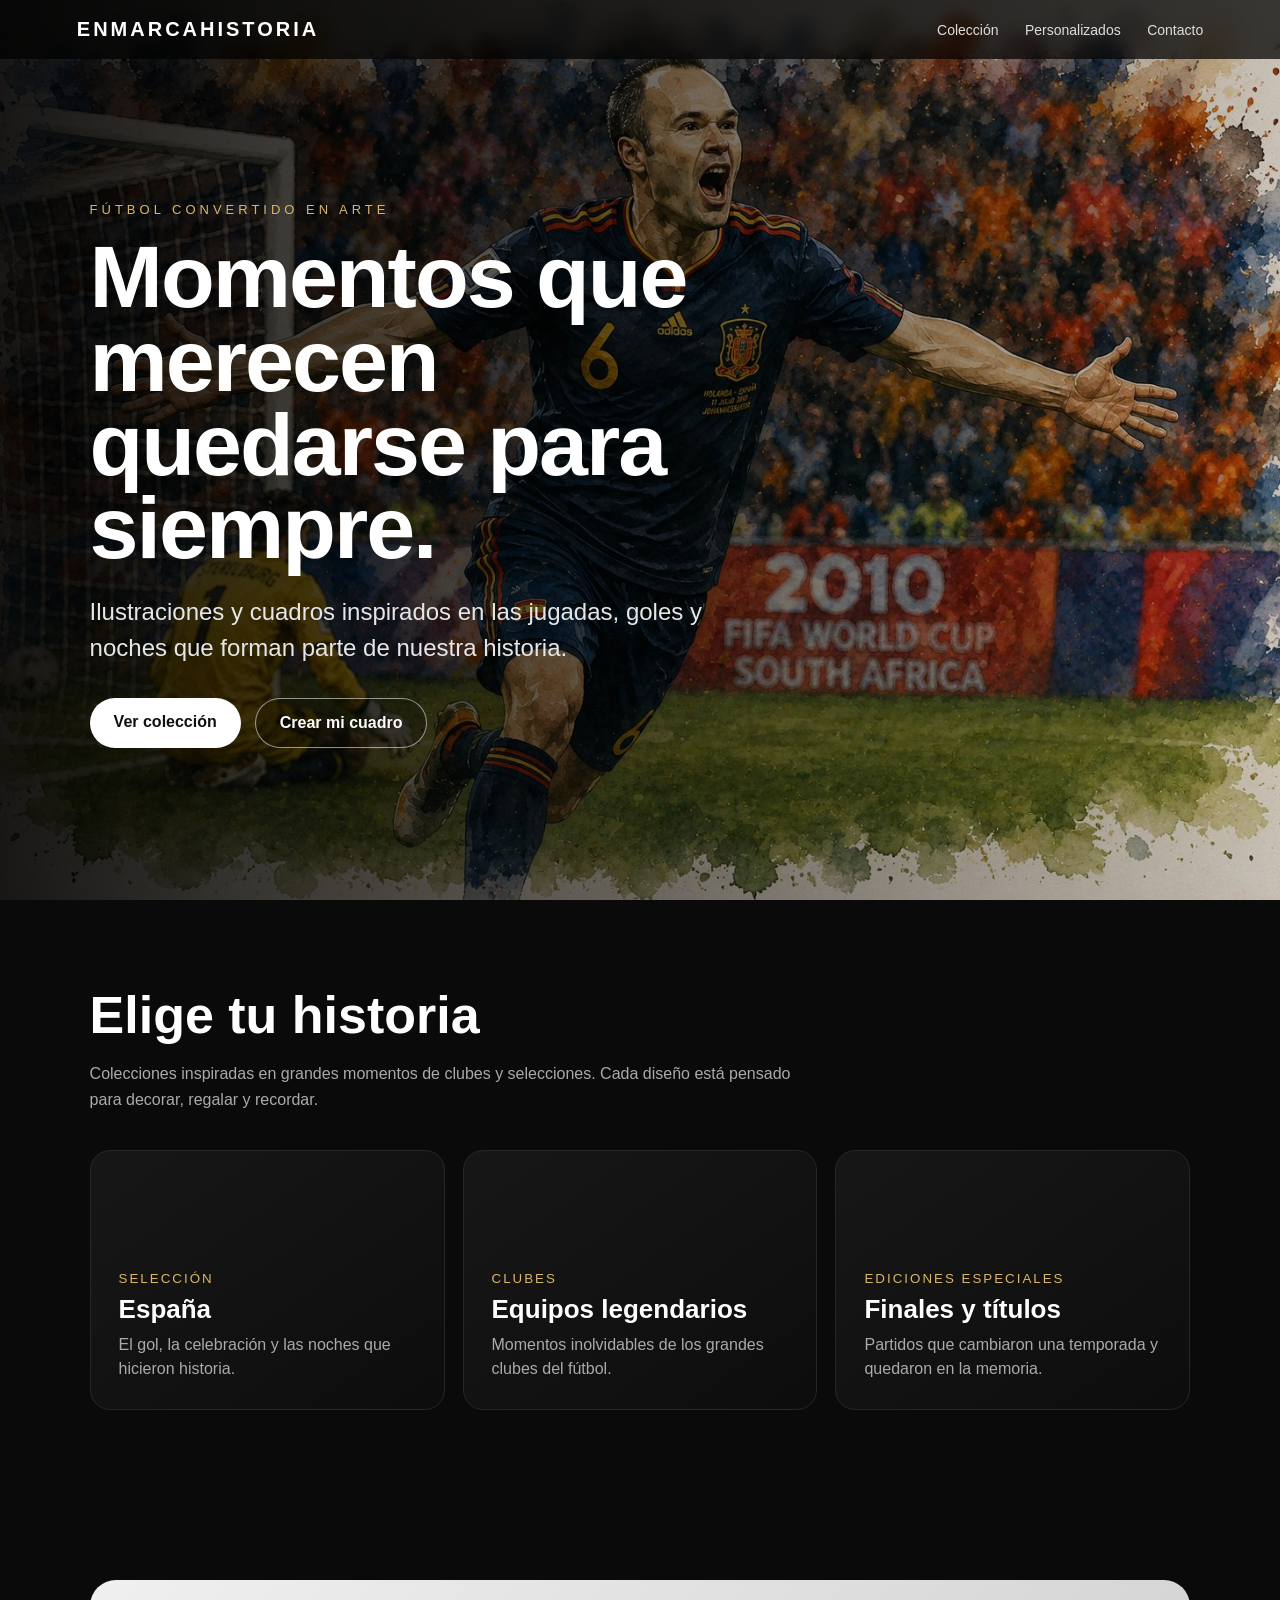
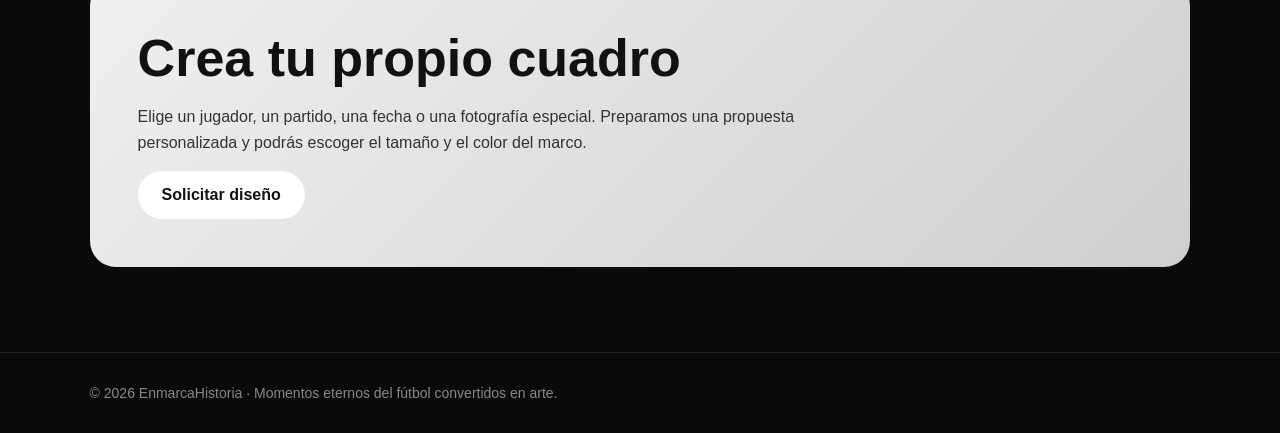
==== index.html @ 65045ba5 "Add files via upload" ====
<!doctype html>
<html lang="es">
<head>
  <meta charset="utf-8">
  <meta name="viewport" content="width=device-width, initial-scale=1">
  <title>EnmarcaHistoria | Momentos eternos del fútbol</title>
  <meta name="description" content="Momentos históricos del fútbol convertidos en ilustraciones y cuadros personalizados.">
  <link rel="icon" type="image/png" href="Favicon.png">
  <style>
    *{box-sizing:border-box}
    html{scroll-behavior:smooth}
    body{margin:0;font-family:Arial,Helvetica,sans-serif;background:#0a0a0a;color:#fff}
    a{text-decoration:none;color:inherit}
    header{
      position:fixed;top:0;left:0;right:0;z-index:20;
      display:flex;justify-content:space-between;align-items:center;
      padding:18px 6%;background:rgba(0,0,0,.72);backdrop-filter:blur(8px)
    }
    .brand{font-weight:900;letter-spacing:3px;font-size:20px}
    nav a{margin-left:22px;font-size:14px;color:#ddd}
    .hero{
      min-height:100vh;display:flex;align-items:center;
      padding:120px 7% 70px;
      background:
        linear-gradient(90deg,rgba(0,0,0,.90) 0%,rgba(0,0,0,.58) 48%,rgba(0,0,0,.18) 100%),
        url("portada.jpeg") center/cover no-repeat;
    }
    .hero-content{max-width:680px}
    .eyebrow{font-size:13px;letter-spacing:4px;text-transform:uppercase;color:#d8b66a;margin-bottom:18px}
    h1{font-size:clamp(44px,8vw,88px);line-height:.95;margin:0 0 22px;letter-spacing:-2px}
    .hero p{font-size:clamp(18px,2vw,24px);line-height:1.5;color:#e6e6e6;max-width:620px}
    .buttons{display:flex;gap:14px;flex-wrap:wrap;margin-top:32px}
    .btn{display:inline-block;padding:15px 24px;border-radius:999px;font-weight:700}
    .btn-primary{background:#fff;color:#111}
    .btn-secondary{border:1px solid rgba(255,255,255,.55);background:rgba(0,0,0,.25)}
    section{padding:85px 7%}
    .section-title{font-size:clamp(30px,5vw,52px);margin:0 0 14px}
    .section-subtitle{color:#aaa;max-width:720px;line-height:1.6;margin-bottom:38px}
    .grid{display:grid;grid-template-columns:repeat(3,1fr);gap:18px}
    .card{
      min-height:260px;border:1px solid #272727;border-radius:20px;padding:28px;
      background:linear-gradient(145deg,#171717,#0d0d0d);
      display:flex;flex-direction:column;justify-content:flex-end
    }
    .card small{color:#d8b66a;text-transform:uppercase;letter-spacing:2px}
    .card h3{font-size:26px;margin:8px 0}
    .card p{color:#aaa;line-height:1.5;margin:0}
    .custom{
      border-radius:26px;padding:48px;
      background:linear-gradient(135deg,#f0f0f0,#cfcfcf);color:#111
    }
    .custom p{color:#333;max-width:700px;line-height:1.6}
    footer{padding:32px 7%;border-top:1px solid #222;color:#888;font-size:14px}
    @media(max-width:850px){
      nav{display:none}
      .hero{background-position:62% center;padding-left:6%;padding-right:6%}
      .grid{grid-template-columns:1fr}
      .custom{padding:30px}
    }
  </style>
</head>
<body>

<header>
  <a class="brand" href="#">ENMARCAHISTORIA</a>
  <nav>
    <a href="#coleccion">Colección</a>
    <a href="#personalizado">Personalizados</a>
    <a href="#contacto">Contacto</a>
  </nav>
</header>

<main>
  <section class="hero">
    <div class="hero-content">
      <div class="eyebrow">Fútbol convertido en arte</div>
      <h1>Momentos que merecen quedarse para siempre.</h1>
      <p>Ilustraciones y cuadros inspirados en las jugadas, goles y noches que forman parte de nuestra historia.</p>
      <div class="buttons">
        <a class="btn btn-primary" href="#coleccion">Ver colección</a>
        <a class="btn btn-secondary" href="#personalizado">Crear mi cuadro</a>
      </div>
    </div>
  </section>

  <section id="coleccion">
    <h2 class="section-title">Elige tu historia</h2>
    <p class="section-subtitle">Colecciones inspiradas en grandes momentos de clubes y selecciones. Cada diseño está pensado para decorar, regalar y recordar.</p>
    <div class="grid">
      <article class="card">
        <small>Selección</small>
        <h3>España</h3>
        <p>El gol, la celebración y las noches que hicieron historia.</p>
      </article>
      <article class="card">
        <small>Clubes</small>
        <h3>Equipos legendarios</h3>
        <p>Momentos inolvidables de los grandes clubes del fútbol.</p>
      </article>
      <article class="card">
        <small>Ediciones especiales</small>
        <h3>Finales y títulos</h3>
        <p>Partidos que cambiaron una temporada y quedaron en la memoria.</p>
      </article>
    </div>
  </section>

  <section id="personalizado">
    <div class="custom">
      <h2 class="section-title">Crea tu propio cuadro</h2>
      <p>Elige un jugador, un partido, una fecha o una fotografía especial. Preparamos una propuesta personalizada y podrás escoger el tamaño y el color del marco.</p>
      <a class="btn btn-primary" href="mailto:contacto@enmarcahistoria.com">Solicitar diseño</a>
    </div>
  </section>
</main>

<footer id="contacto">
  © 2026 EnmarcaHistoria · Momentos eternos del fútbol convertidos en arte.
</footer>

</body>
</html>
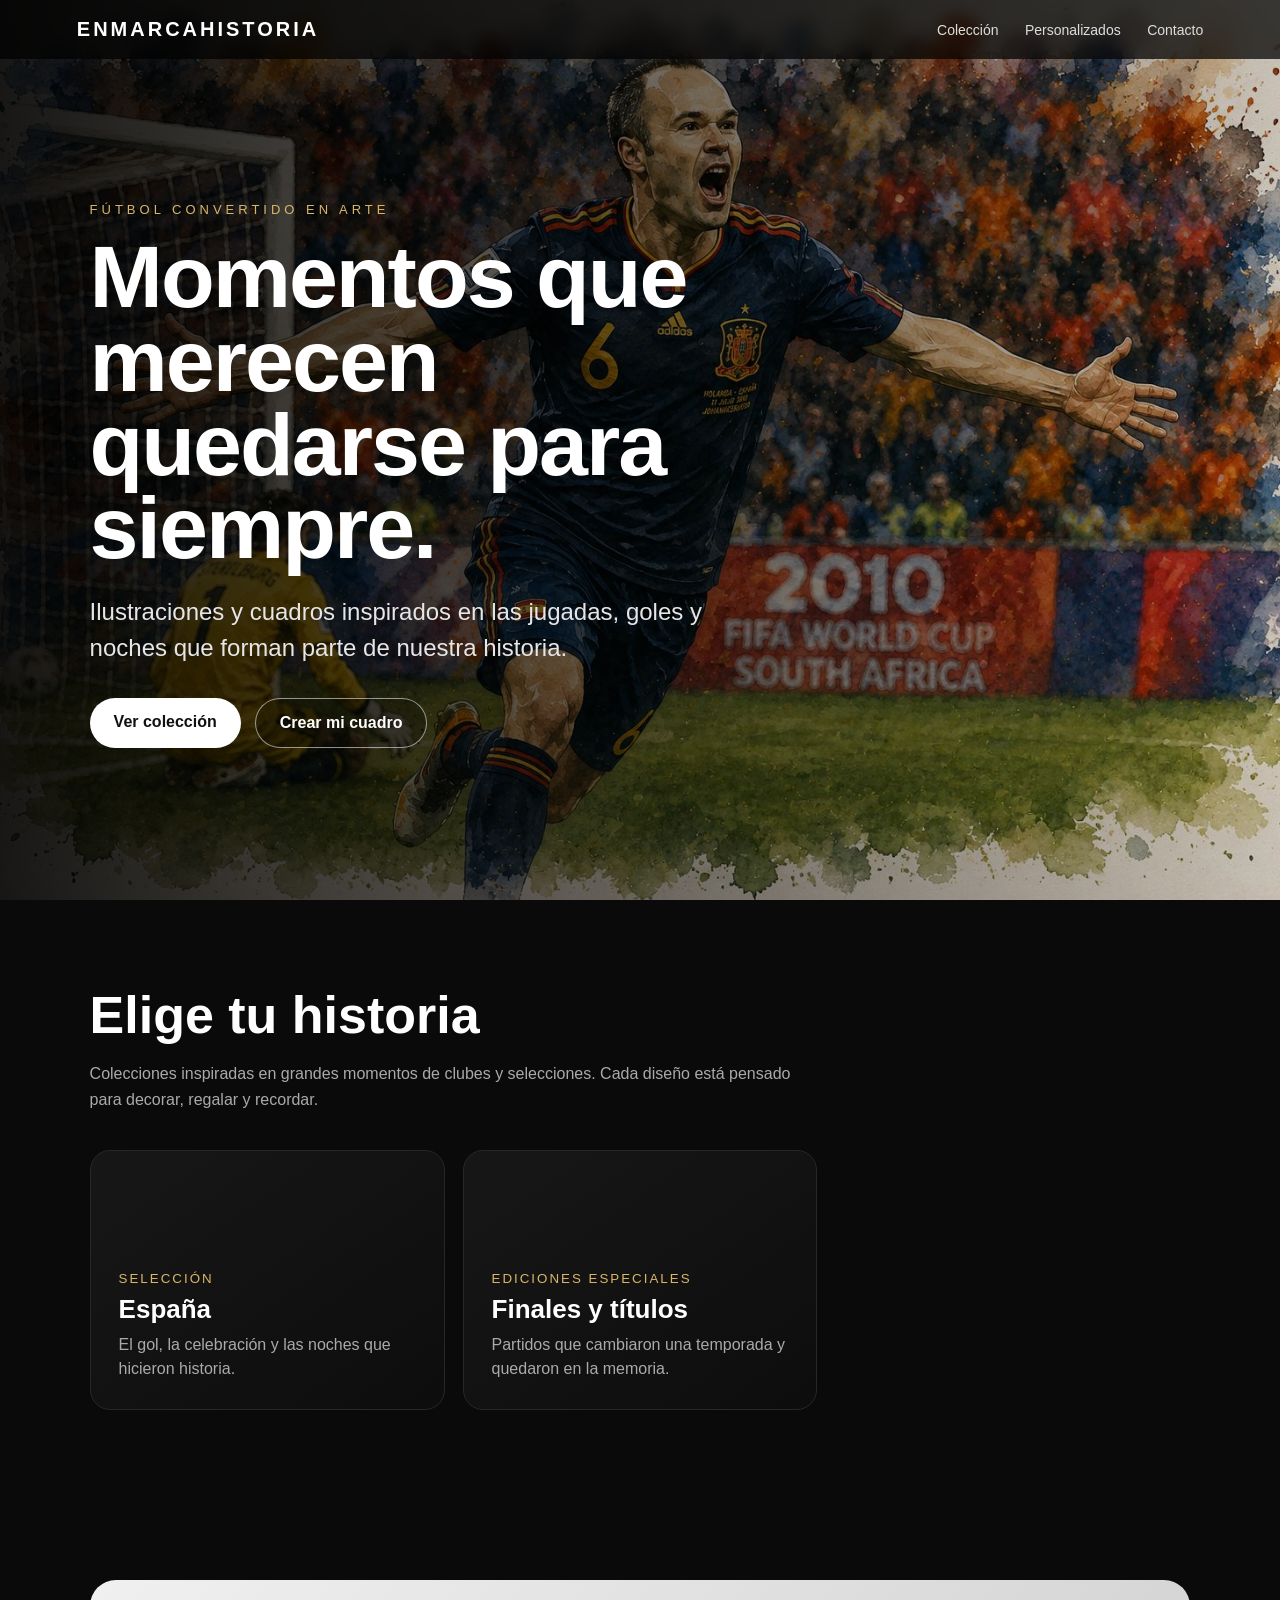
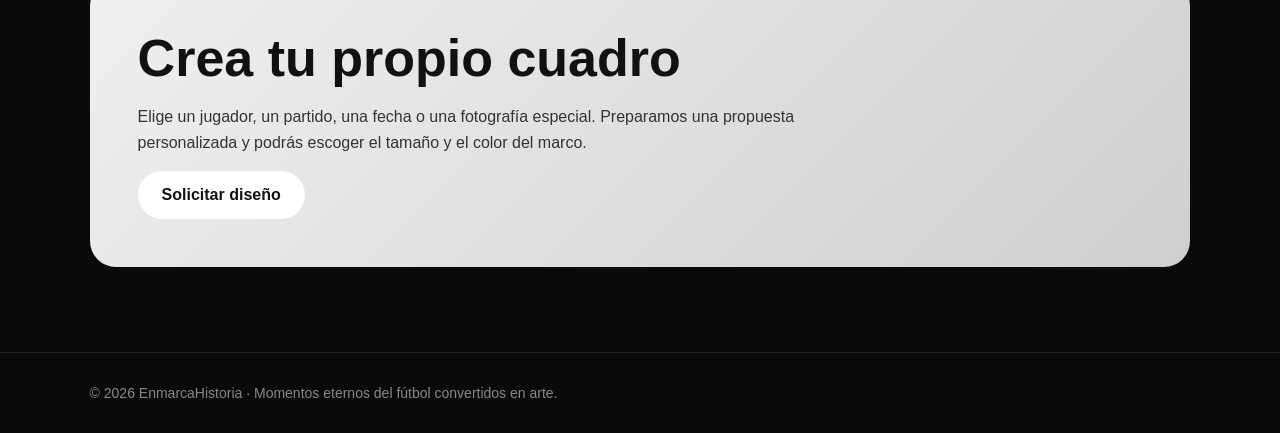
==== commit 34258e4c: "PRIMER ENLACE A ESPAÑA" ====
--- a/index.html
+++ b/index.html
@@ -87,16 +87,12 @@
     <h2 class="section-title">Elige tu historia</h2>
     <p class="section-subtitle">Colecciones inspiradas en grandes momentos de clubes y selecciones. Cada diseño está pensado para decorar, regalar y recordar.</p>
     <div class="grid">
-      <article class="card">
+      <a href="espana.html" class="card">
         <small>Selección</small>
         <h3>España</h3>
         <p>El gol, la celebración y las noches que hicieron historia.</p>
-      </article>
-      <article class="card">
-        <small>Clubes</small>
-        <h3>Equipos legendarios</h3>
-        <p>Momentos inolvidables de los grandes clubes del fútbol.</p>
-      </article>
+      </a>
+
       <article class="card">
         <small>Ediciones especiales</small>
         <h3>Finales y títulos</h3>
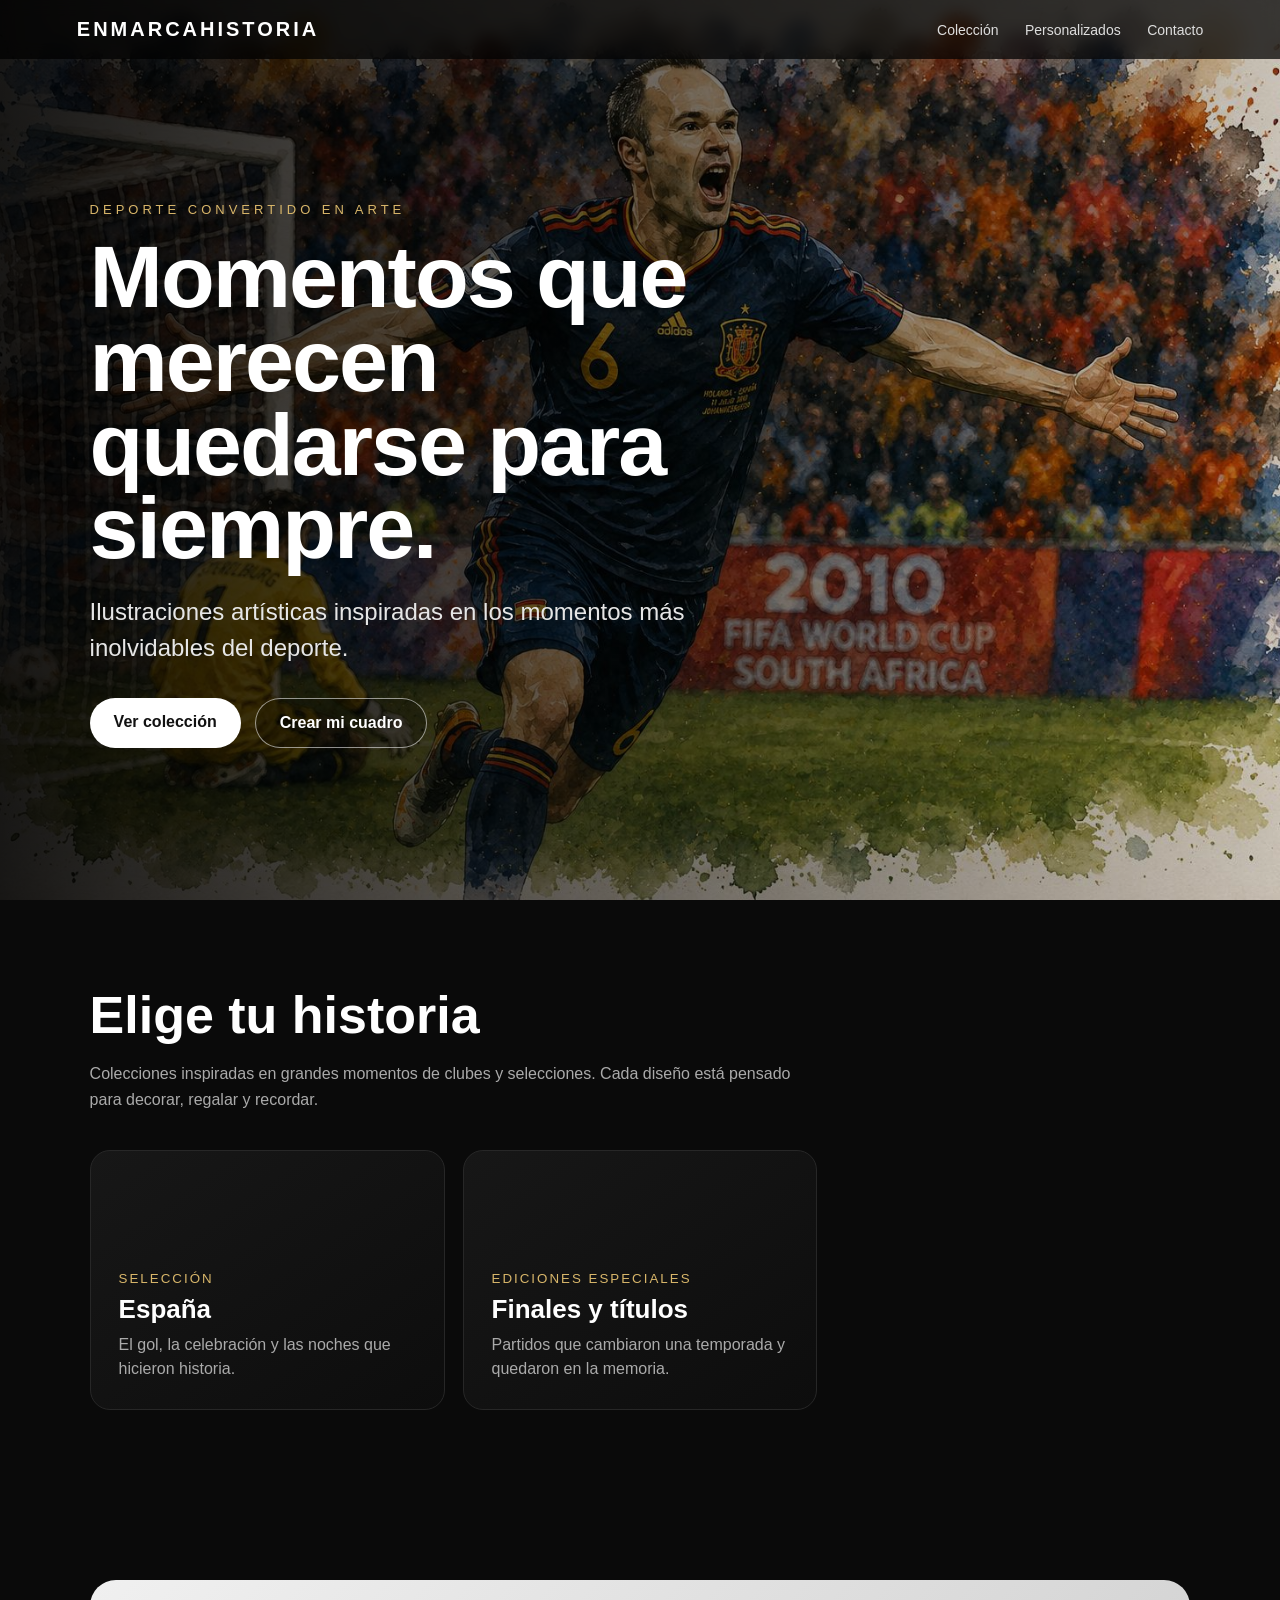
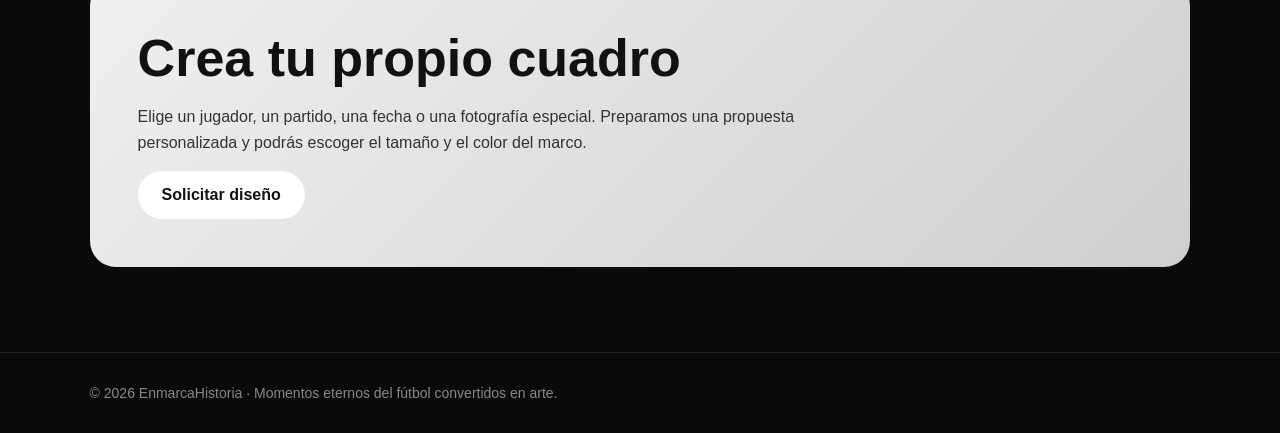
==== commit 2f1b5df4: "Update index.html" ====
--- a/index.html
+++ b/index.html
@@ -73,9 +73,9 @@
 <main>
   <section class="hero">
     <div class="hero-content">
-      <div class="eyebrow">Fútbol convertido en arte</div>
+      <div class="eyebrow">Deporte convertido en arte</div>
       <h1>Momentos que merecen quedarse para siempre.</h1>
-      <p>Ilustraciones y cuadros inspirados en las jugadas, goles y noches que forman parte de nuestra historia.</p>
+      <p>Ilustraciones artísticas inspiradas en los momentos más inolvidables del deporte.</p>
       <div class="buttons">
         <a class="btn btn-primary" href="#coleccion">Ver colección</a>
         <a class="btn btn-secondary" href="#personalizado">Crear mi cuadro</a>
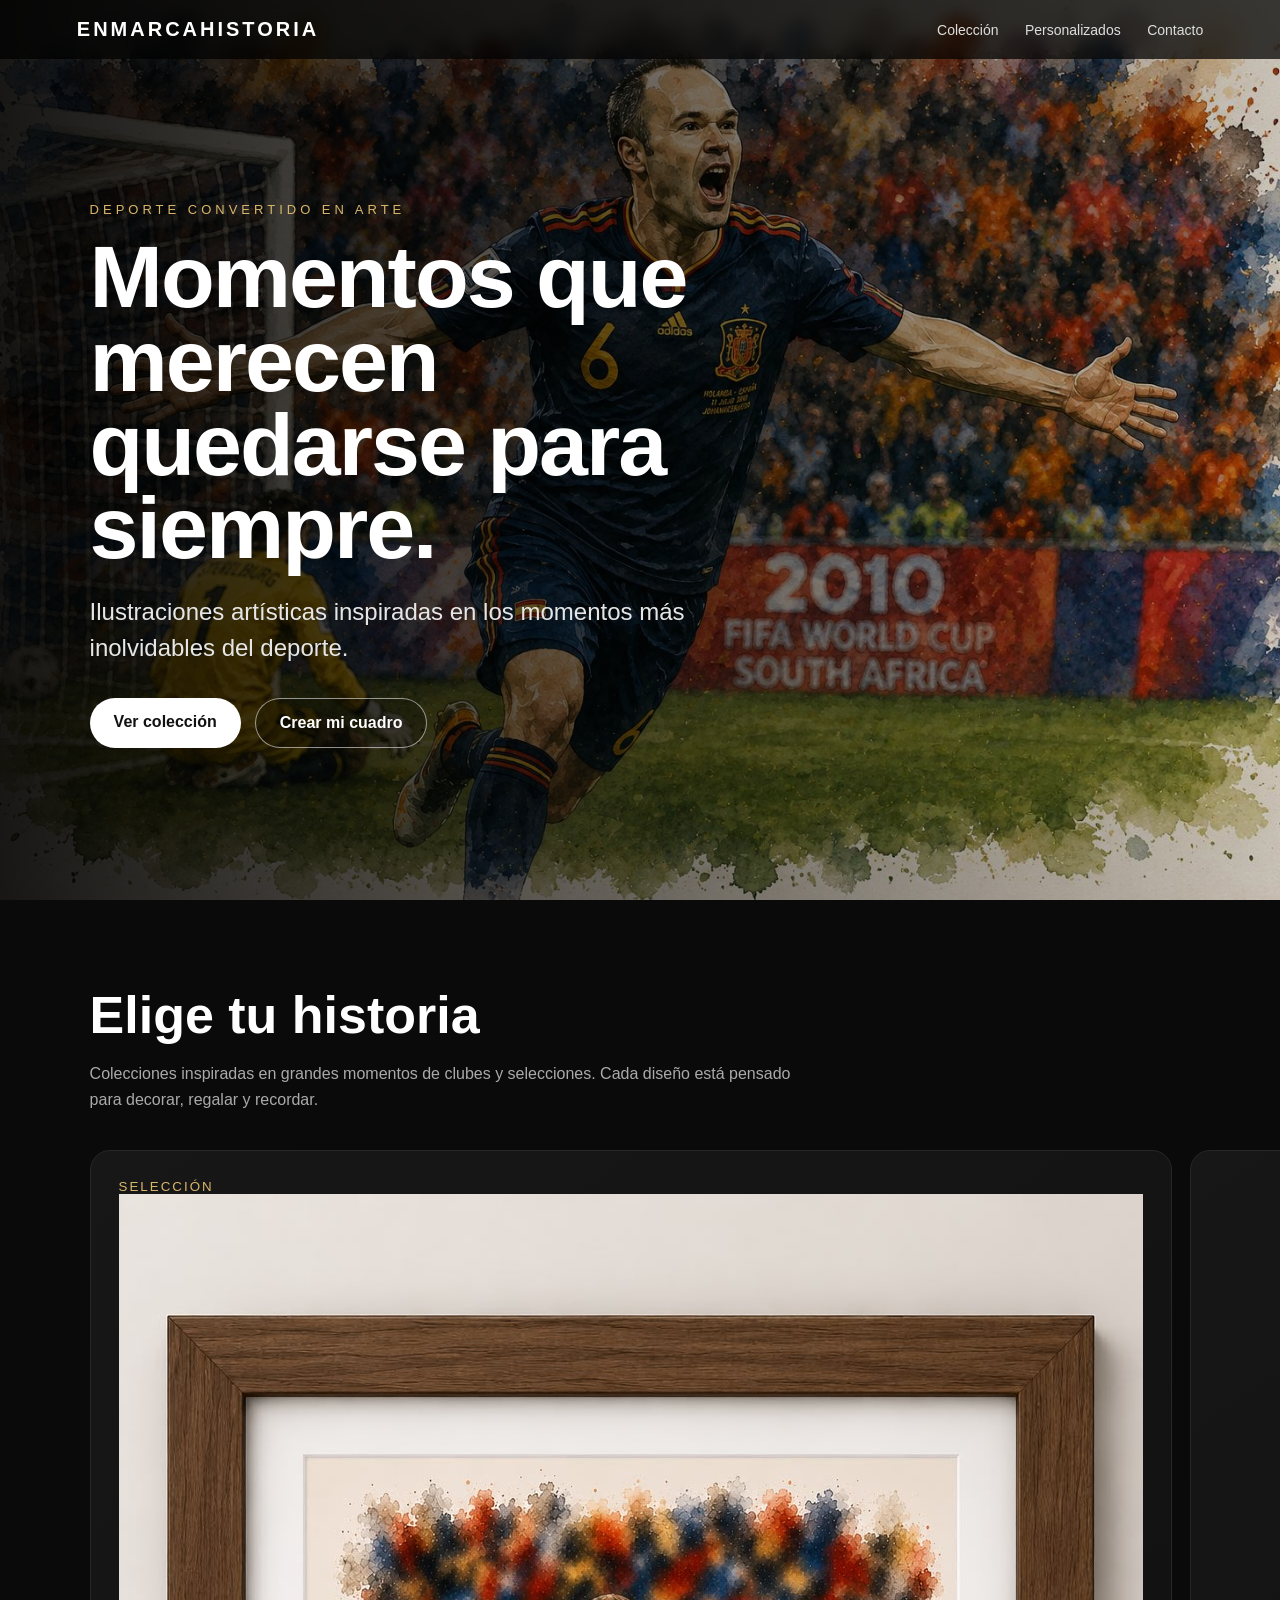
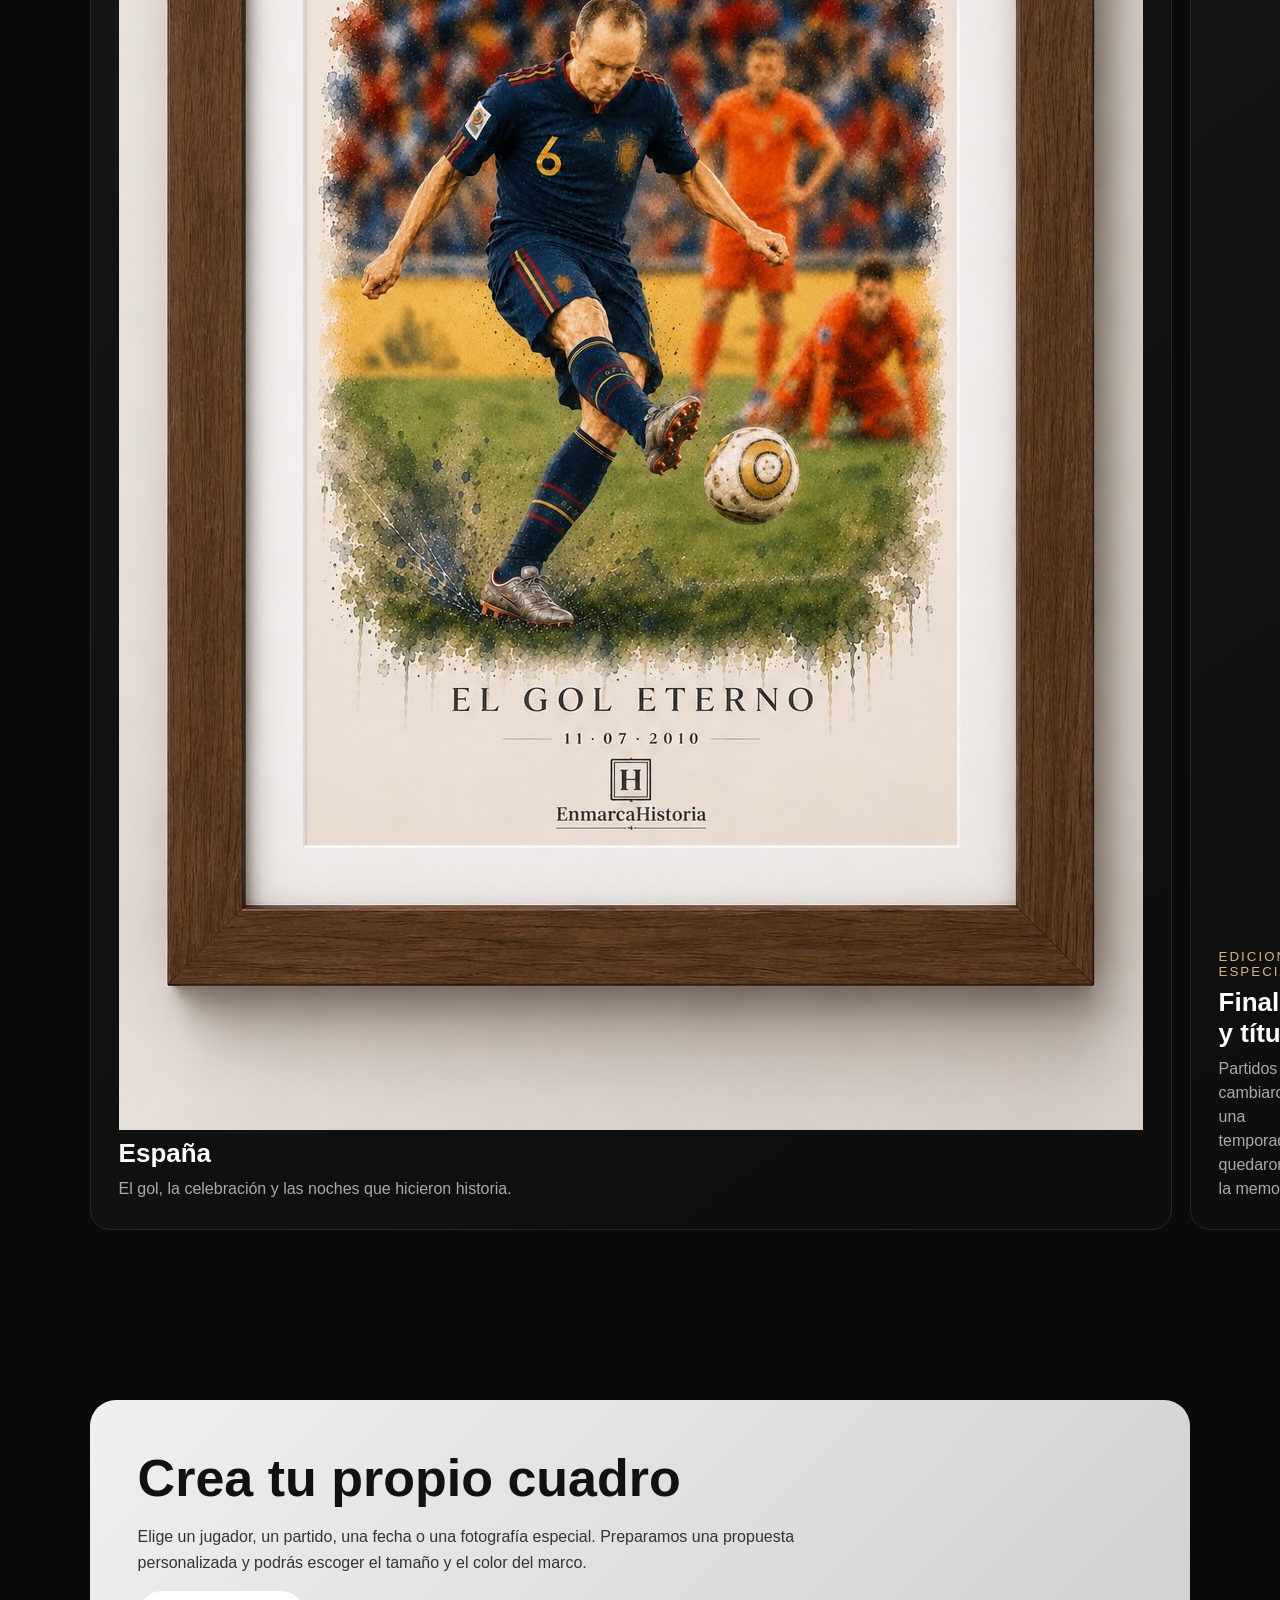
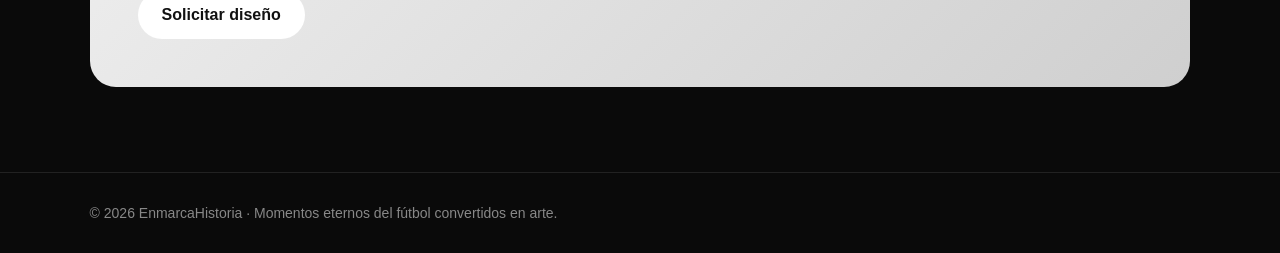
==== commit 3a24b0b4: "Update index.html" ====
--- a/index.html
+++ b/index.html
@@ -89,6 +89,7 @@
     <div class="grid">
       <a href="espana.html" class="card">
         <small>Selección</small>
+        <img src="marco nogal gol iniesta.jpeg" alt="Gol eterno">
         <h3>España</h3>
         <p>El gol, la celebración y las noches que hicieron historia.</p>
       </a>
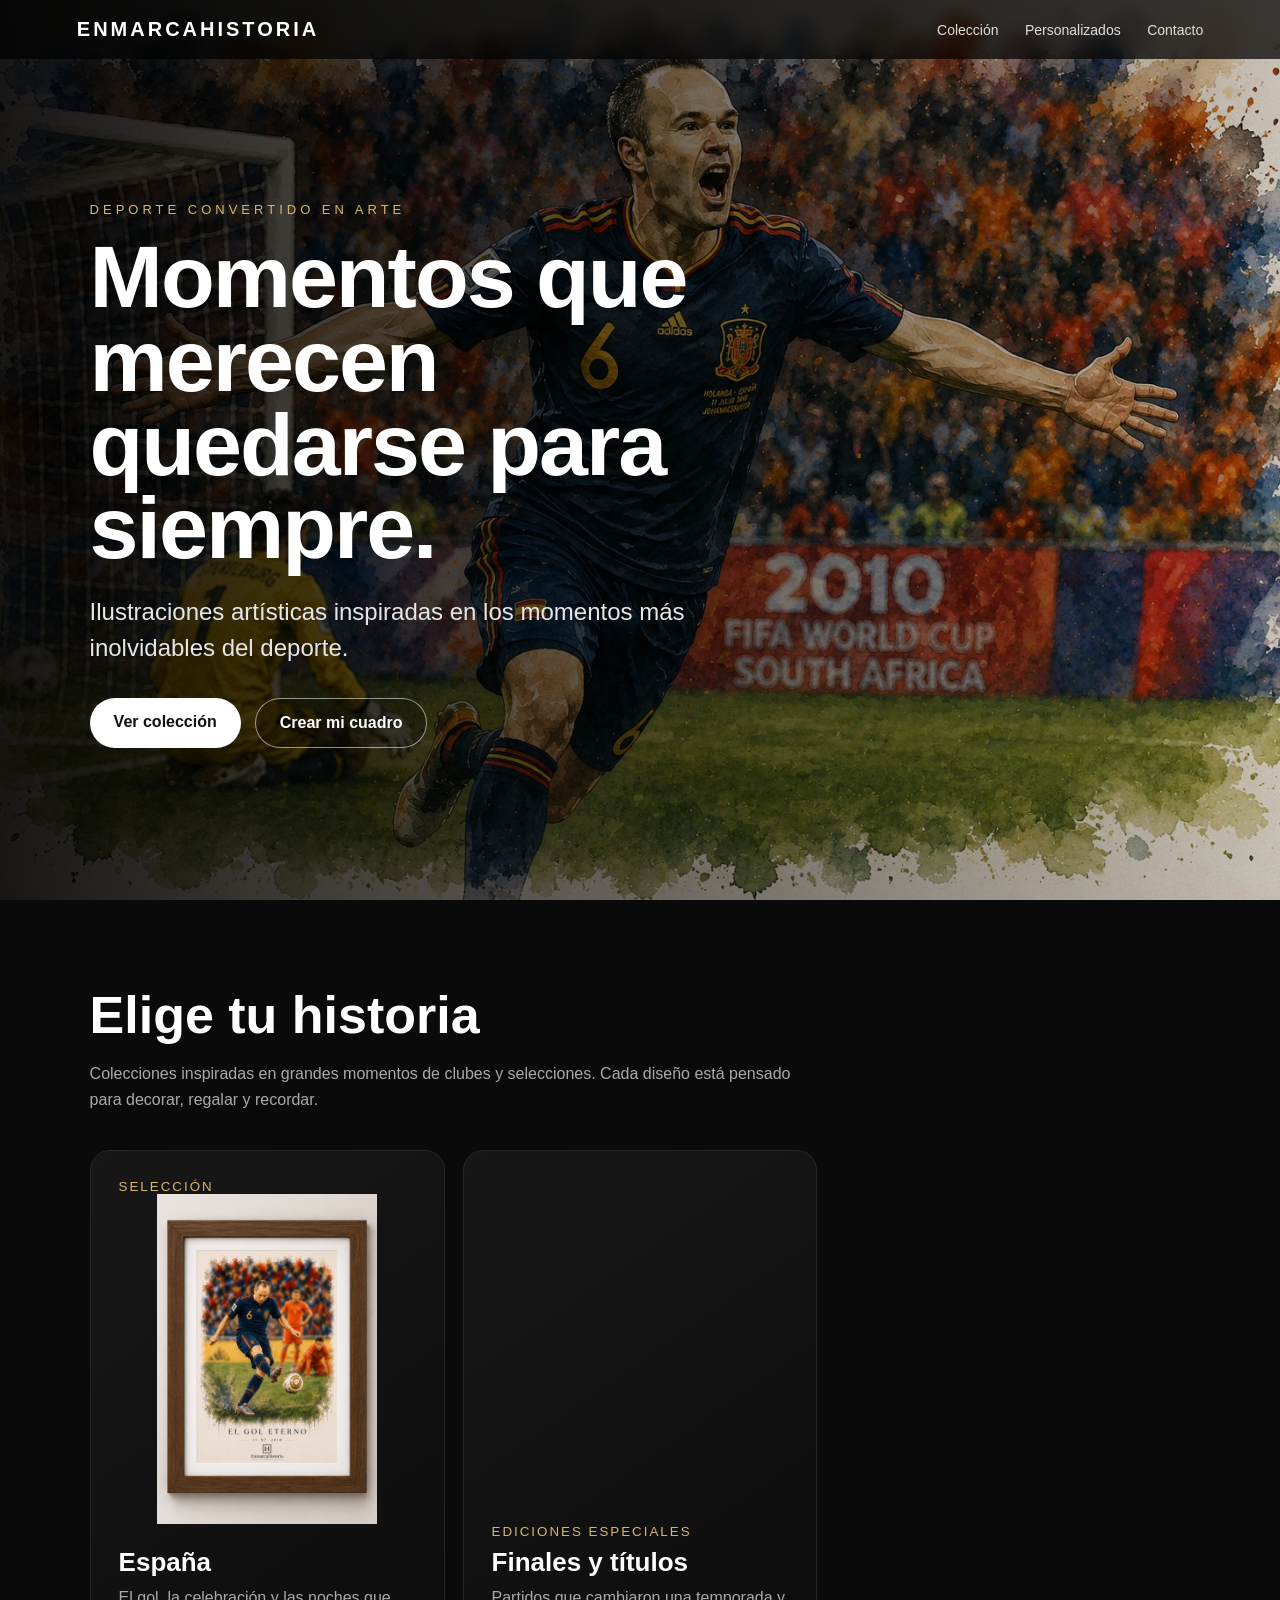
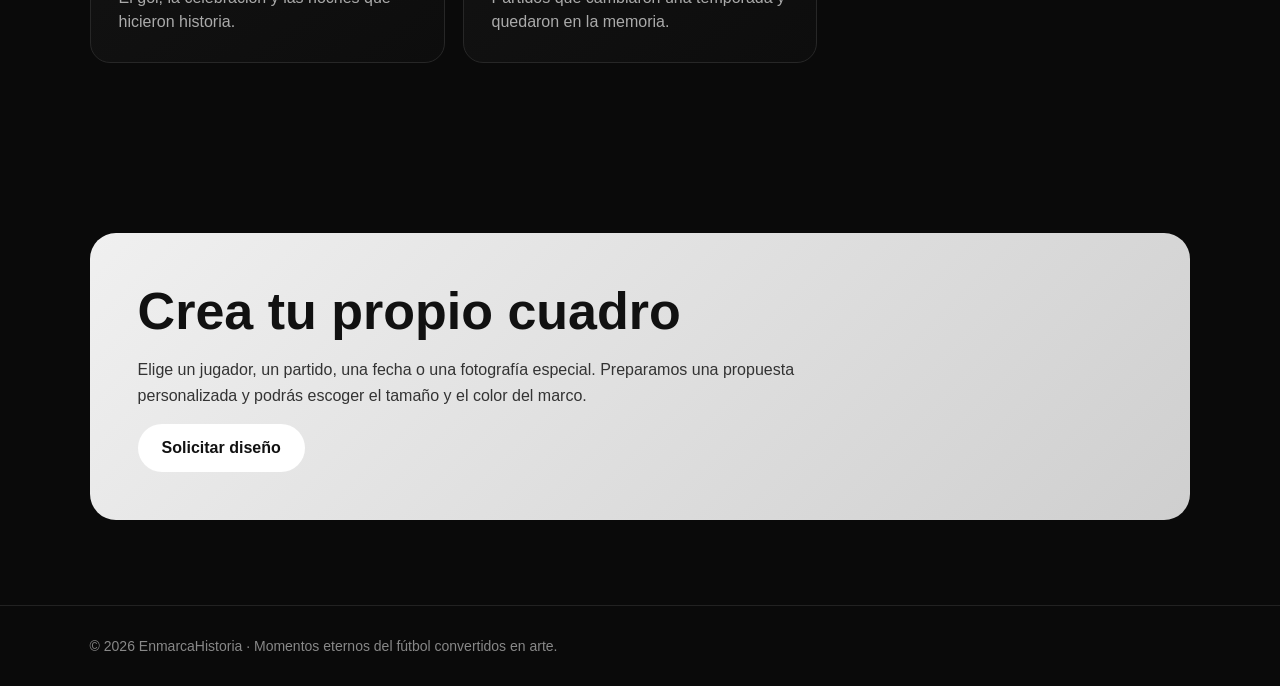
==== commit 53f6c42c: "Update index.html" ====
--- a/index.html
+++ b/index.html
@@ -89,7 +89,7 @@
     <div class="grid">
       <a href="espana.html" class="card">
         <small>Selección</small>
-        <img src="marco nogal gol iniesta.jpeg" alt="Gol eterno">
+        <img src="marco nogal gol iniesta.jpeg" alt="Gol eterno" style="width:220px; display:block; margin:0 auto 15px;">
         <h3>España</h3>
         <p>El gol, la celebración y las noches que hicieron historia.</p>
       </a>
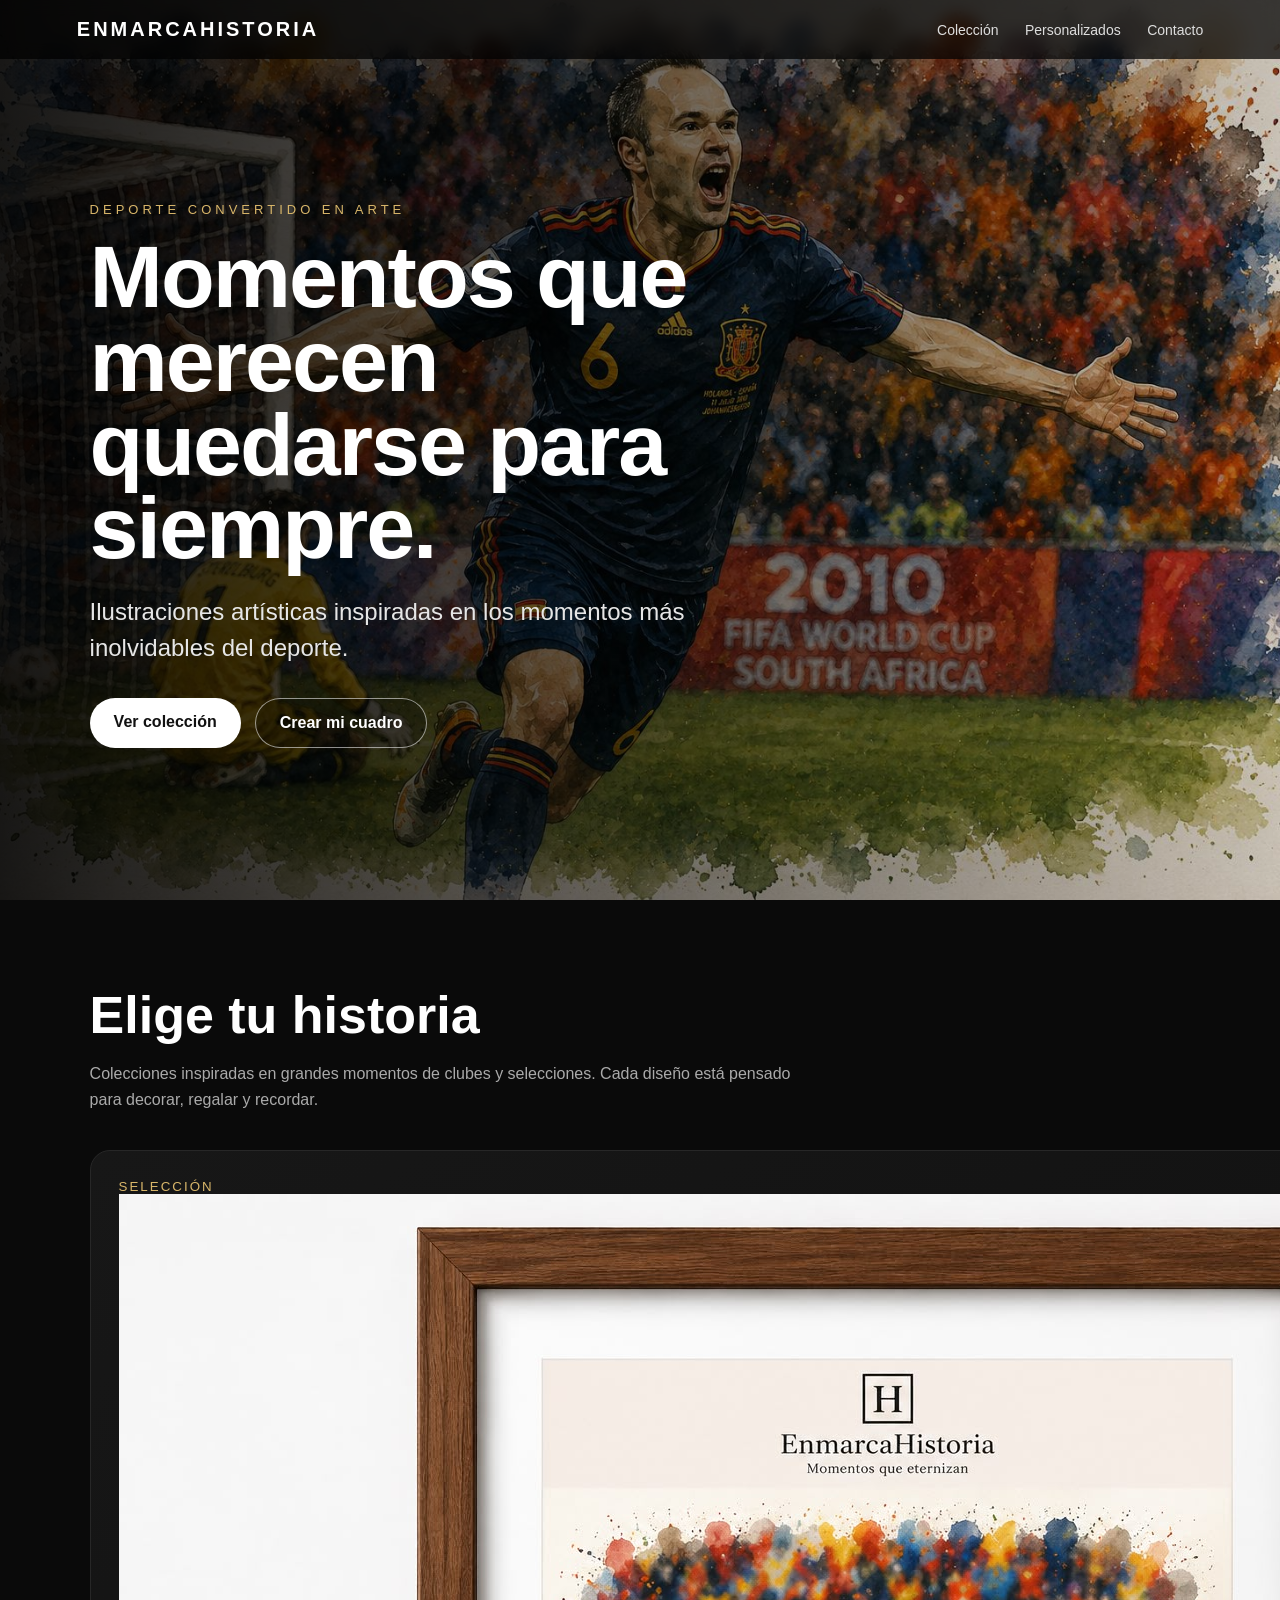
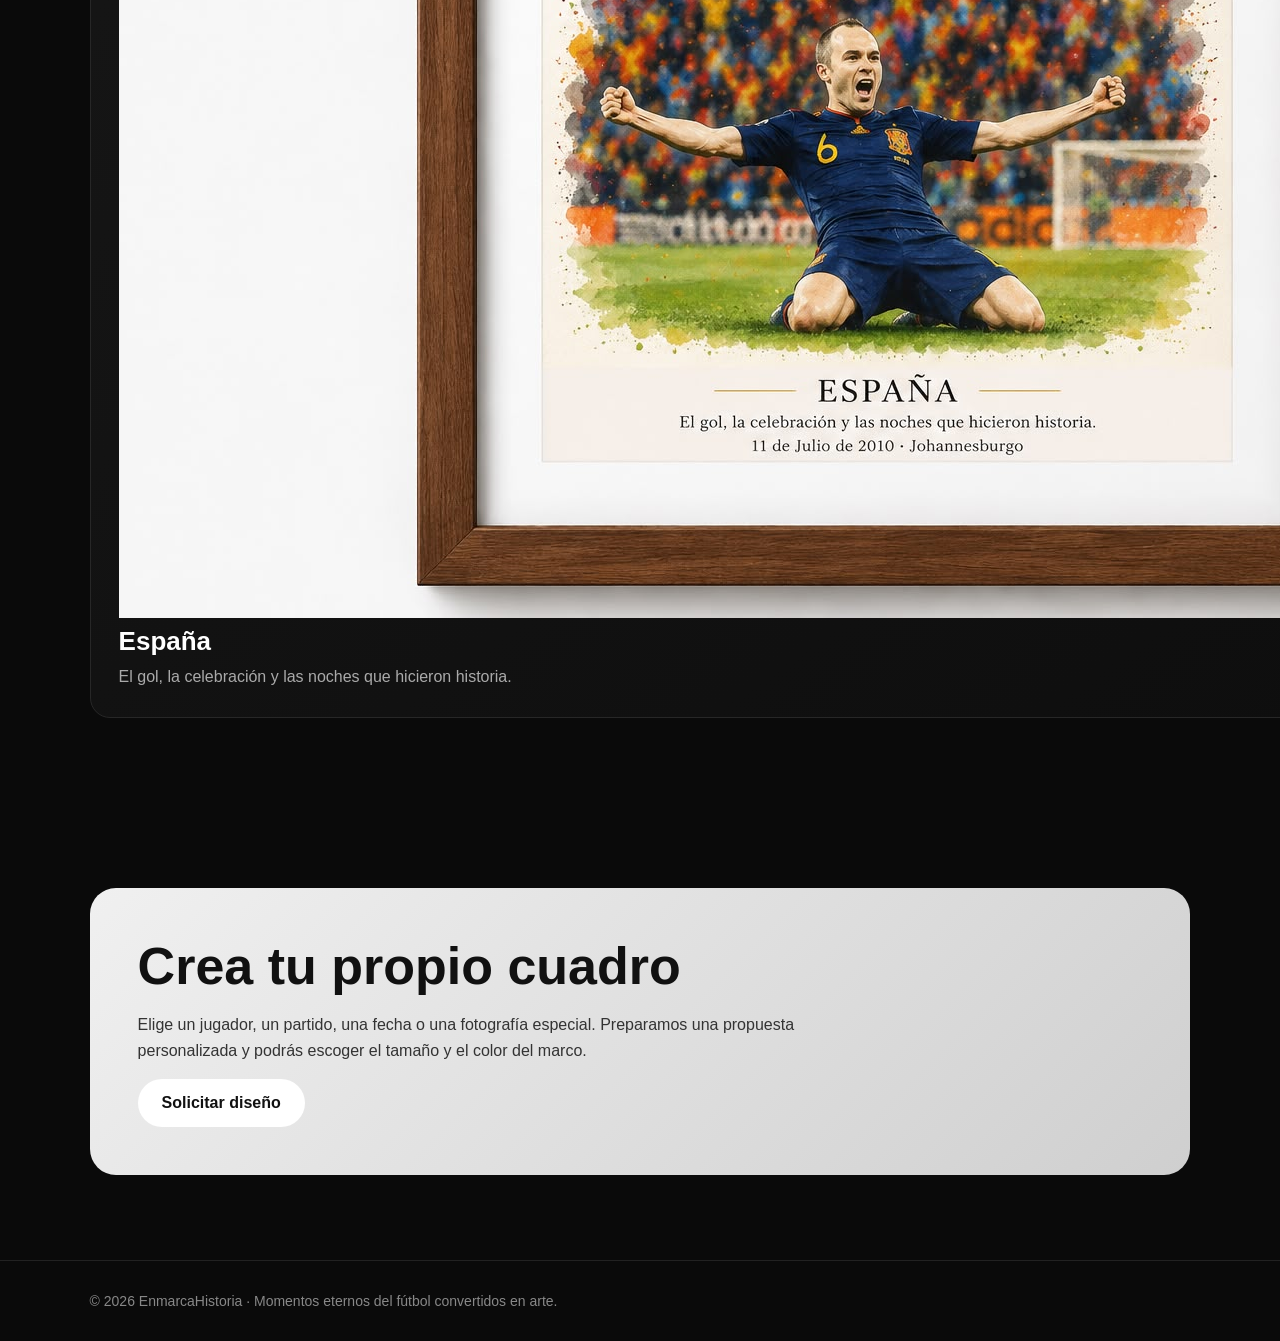
==== commit 81fa001d: "Update index.html" ====
--- a/index.html
+++ b/index.html
@@ -89,8 +89,8 @@
     <div class="grid">
       <a href="espana.html" class="card">
         <small>Selección</small>
-        <img src="marco nogal gol iniesta.jpeg" alt="Gol eterno" style="width:220px; display:block; margin:0 auto 15px;">
-        <h3>España</h3>
+   <img src="producto.espana.png" alt="Producto España">
+          <h3>España</h3>
         <p>El gol, la celebración y las noches que hicieron historia.</p>
       </a>
 
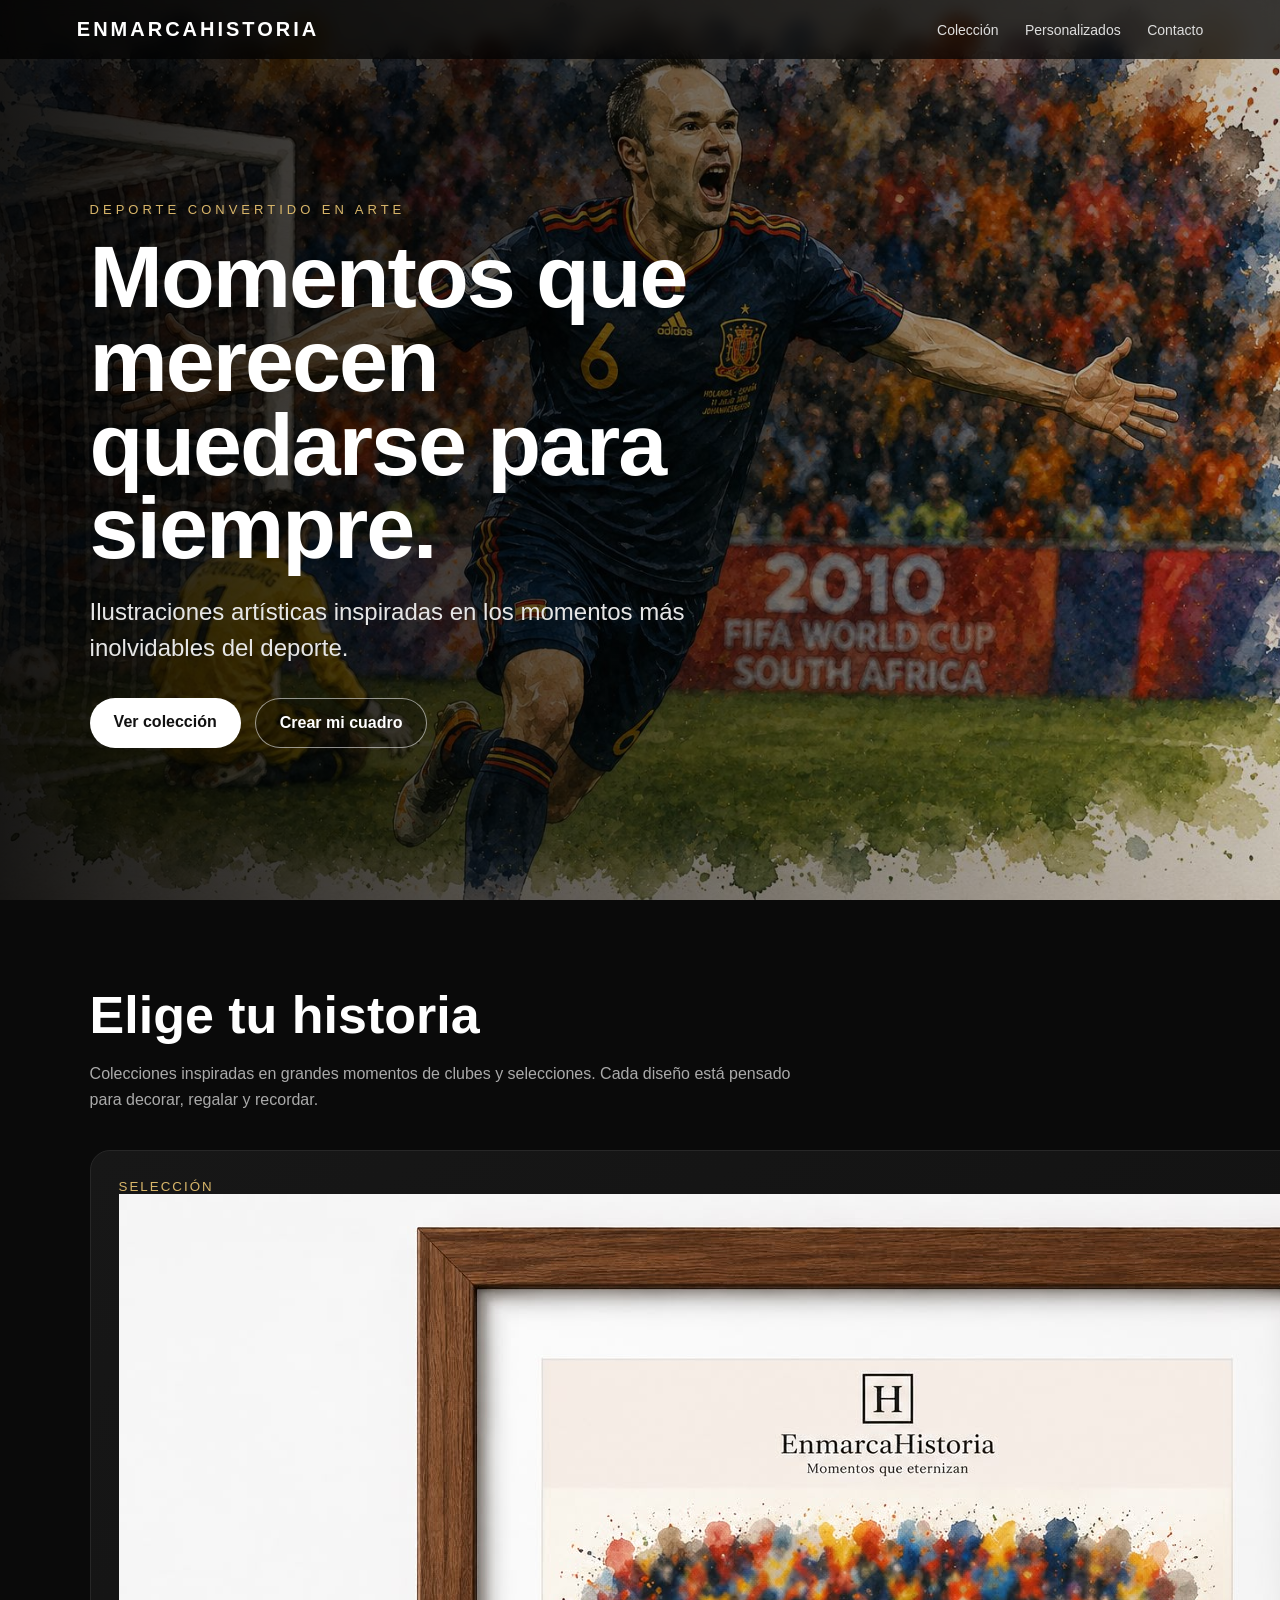
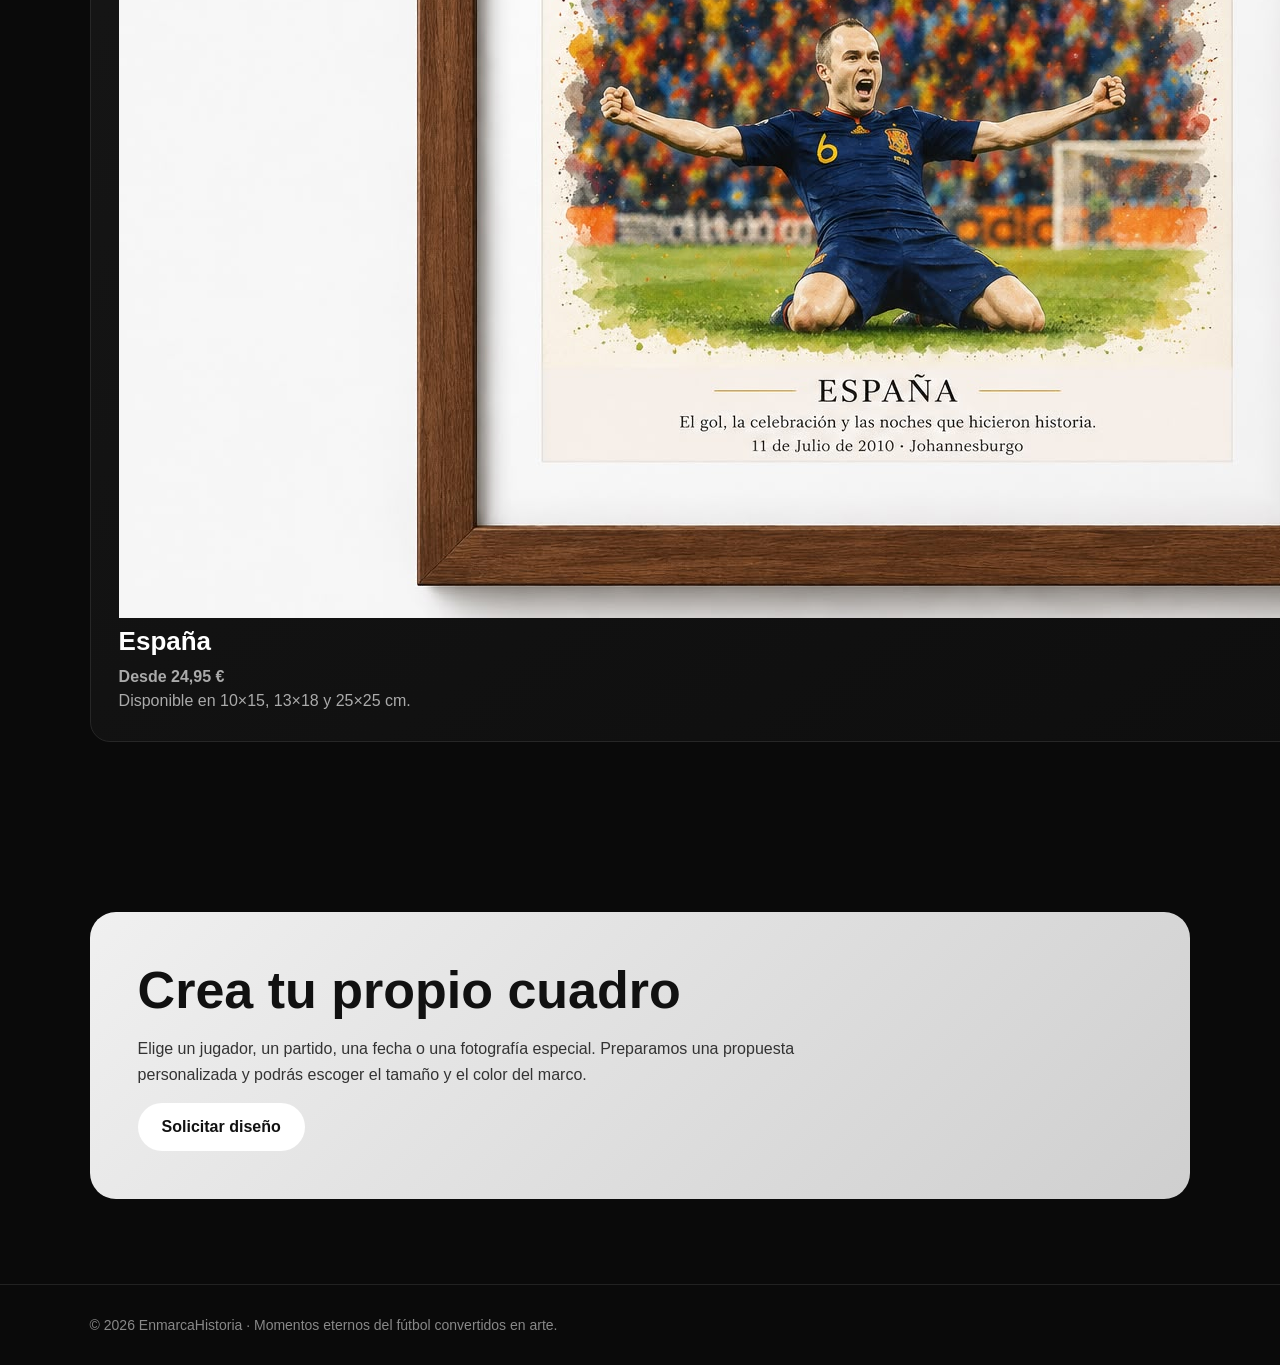
==== commit 24675643: "Update index.html" ====
--- a/index.html
+++ b/index.html
@@ -91,7 +91,8 @@
         <small>Selección</small>
    <img src="producto.espana.png" alt="Producto España">
           <h3>España</h3>
-        <p>El gol, la celebración y las noches que hicieron historia.</p>
+        <p><strong>Desde 24,95 €</strong></p>
+<p>Disponible en 10×15, 13×18 y 25×25 cm.</p>
       </a>
 
       <article class="card">
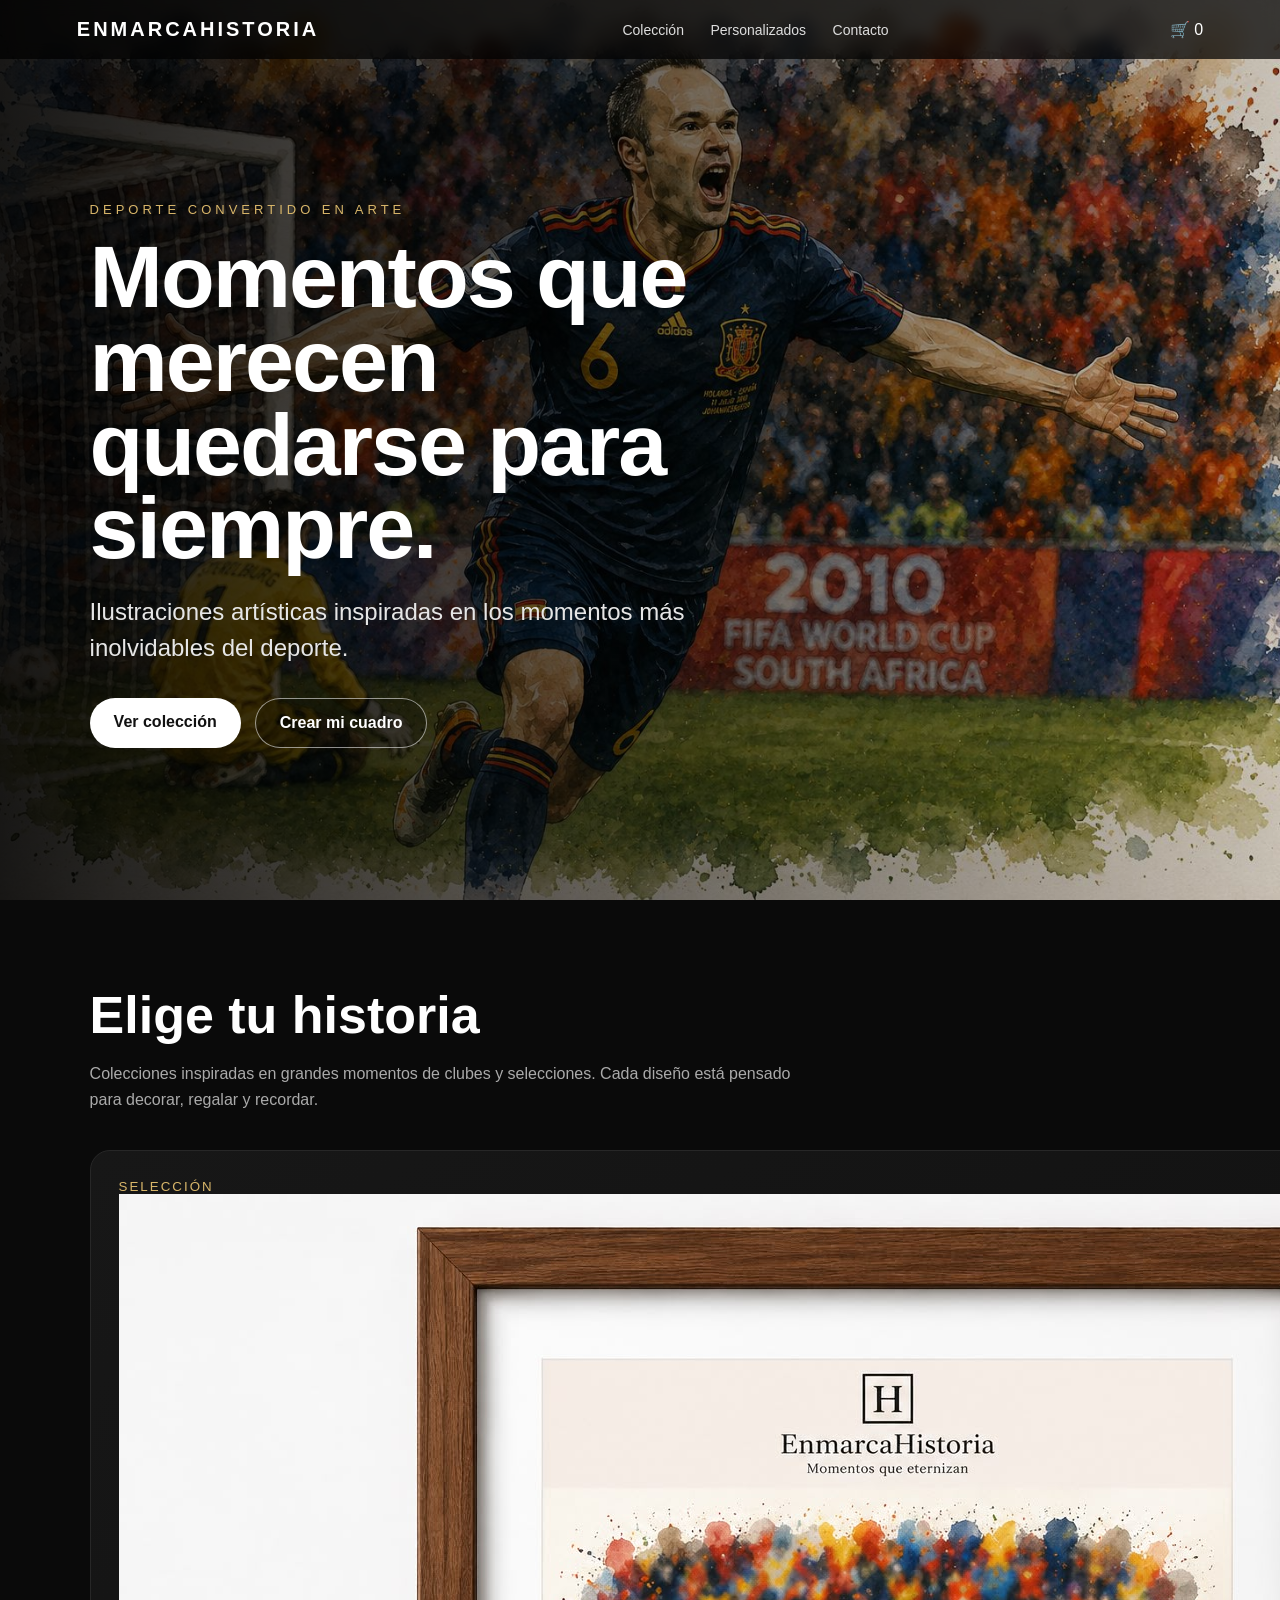
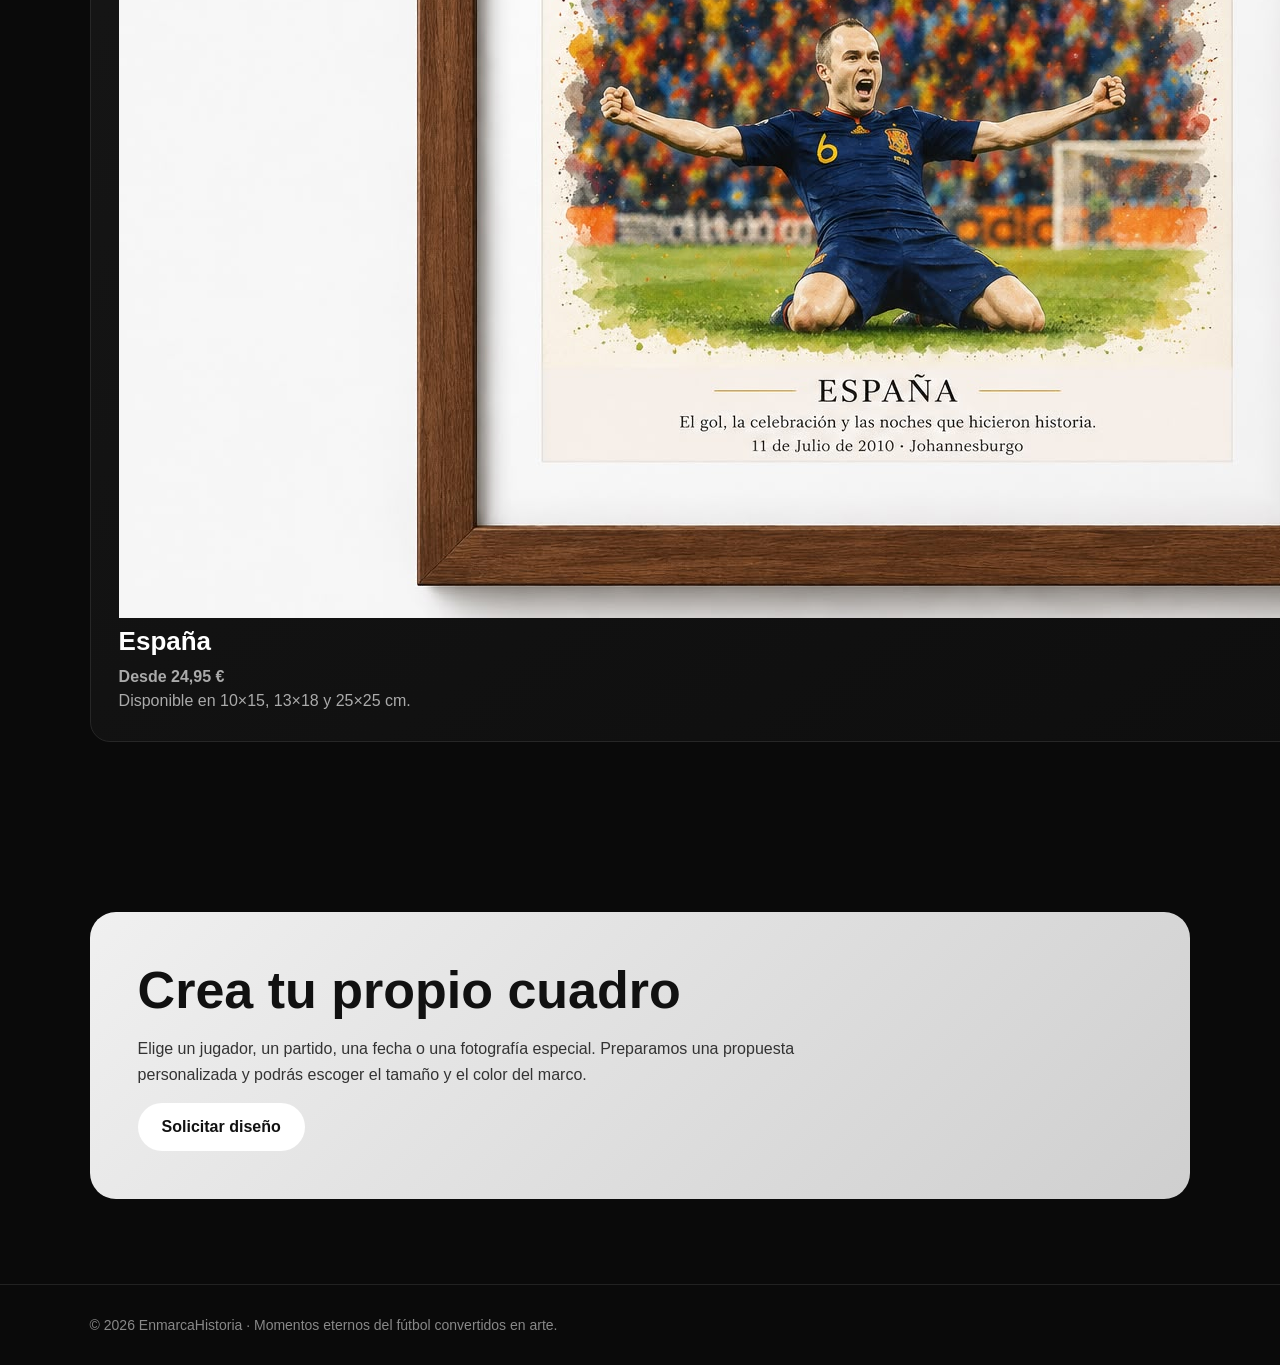
==== commit a7de0e7b: "Integración de Stripe" ====
--- a/index.html
+++ b/index.html
@@ -68,6 +68,9 @@
     <a href="#personalizado">Personalizados</a>
     <a href="#contacto">Contacto</a>
   </nav>
+  <a href="carrito.html" class="carrito">
+    🛒 <span id="contadorCarrito">0</span>
+</a>
 </header>
 
 <main>
